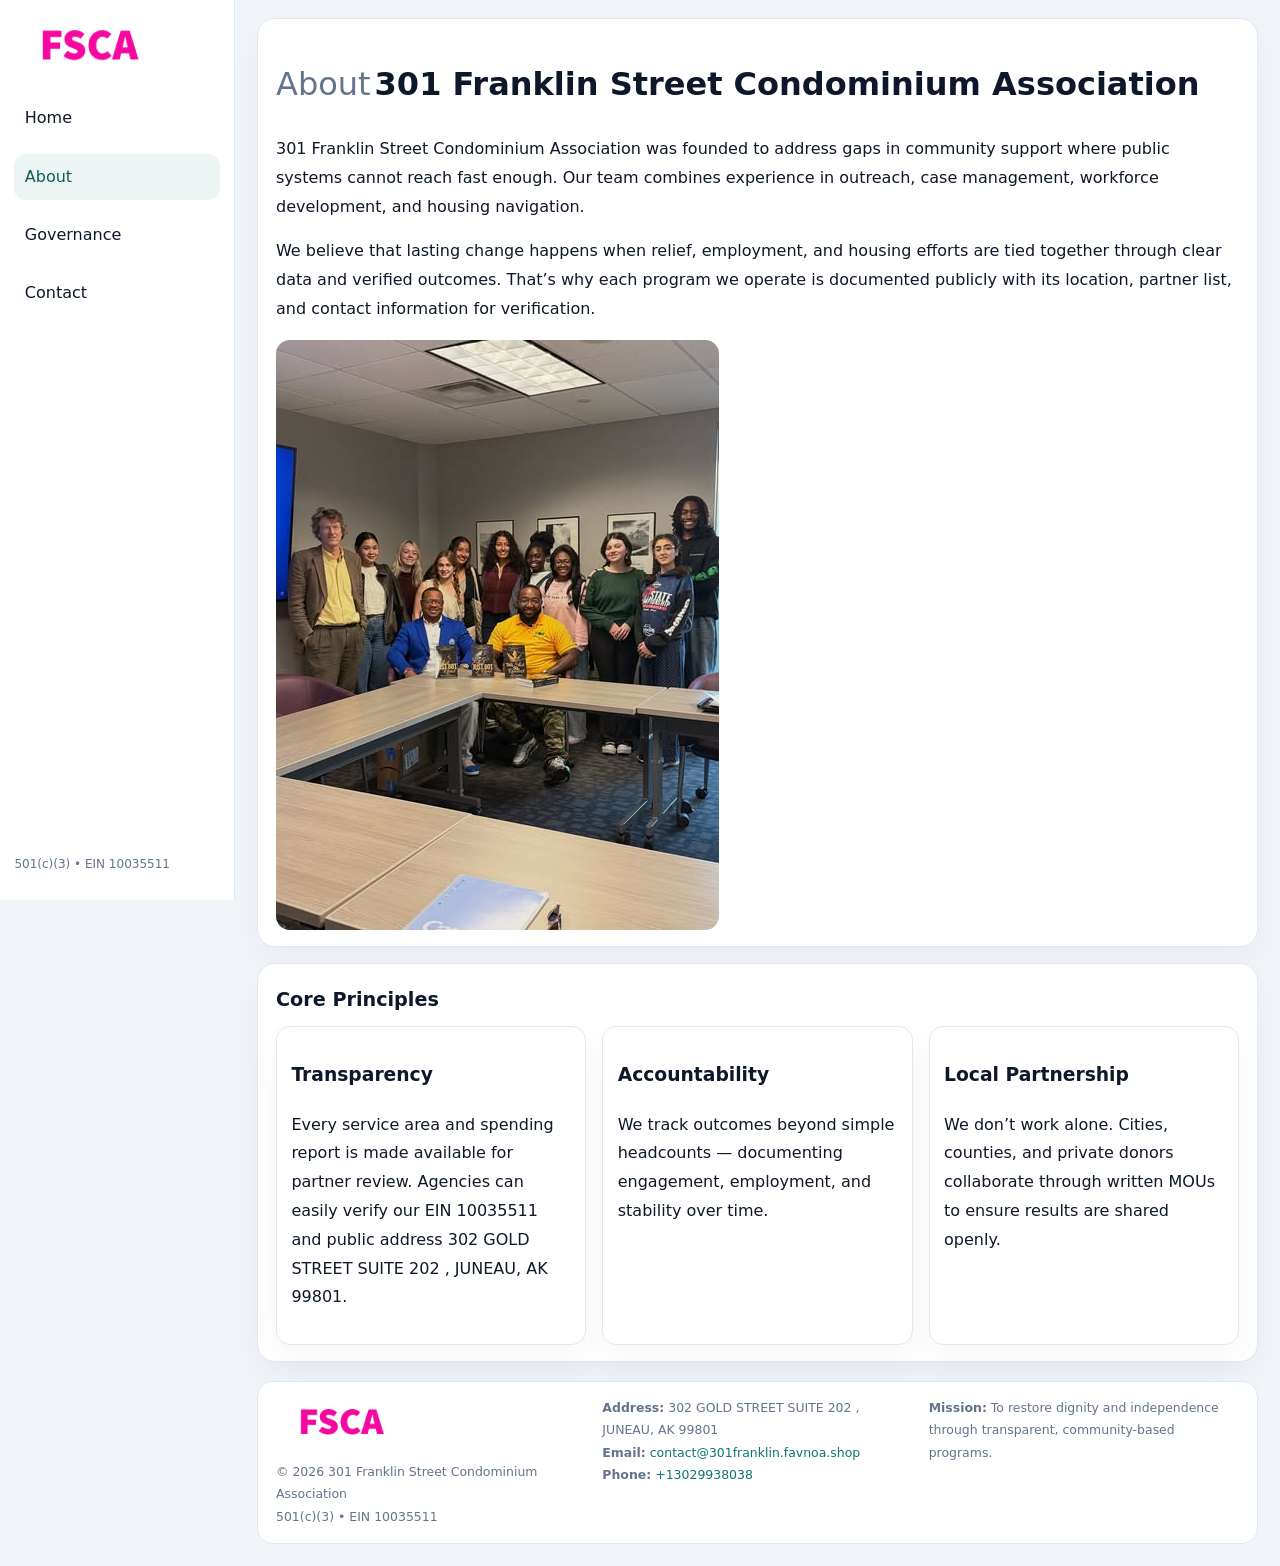
==== about.html @ 174c4650 "Initial commit" ====
<!doctype html><html lang="en"><head>
<meta charset="utf-8">
<meta name="viewport" content="width=device-width,initial-scale=1">
<title>301 Franklin Street Condominium Association – Nonprofit • 2025</title>
<link rel="stylesheet" href="assets/styles.css">
<link rel="icon" href="images/logo.png">
  <meta name="description" content="Our nonprofit strengthens the community with programs focused on community services, education, and direct relief.">
</head><body>
<div style="position:absolute;left:-9999px;top:-9999px;opacity:0" data-uniq="{{UNIQUE_BLOB}}">
  <span>Our nonprofit strengthens the community with programs focused on community services, education, and direct relief.</span><svg width="12" height="12" viewBox="0 0 12 12" xmlns="http://www.w3.org/2000/svg"><circle cx="6" cy="6" r="5" fill="#28a745"/></svg><img src="images/programs.jpg" width="1" height="1" alt="" loading="lazy"/>
</div>

<div class="layout">
  <aside>
    <div class="c10eba6ccff"><a href="index.html"><img src="images/logo.png" alt=""></a></div>
    <a class="navlink" href="index.html">Home</a>
    <a class="navlink active" href="about.html">About</a>
    <a class="navlink" href="governance.html">Governance</a>
    <a class="navlink" href="contact.html">Contact</a>
    <div class="info">501(c)(3) • EIN 10035511</div>
  </aside>

  <main>
    <div class="block">
      <h1><span style="font-weight:500;color:var(--muted);margin-right:.25rem;">About</span><span style="font-weight:700;color:var(--ink);">301 Franklin Street Condominium Association</span></h1>
      <p>301 Franklin Street Condominium Association was founded to address gaps in community support where public systems cannot reach fast enough. Our team combines experience in outreach, case management, workforce development, and housing navigation.</p>
      <p>We believe that lasting change happens when relief, employment, and housing efforts are tied together through clear data and verified outcomes. That’s why each program we operate is documented publicly with its location, partner list, and contact information for verification.</p>
      <img src="images/about.jpg" alt="About 301 Franklin Street Condominium Association" style="margin-top:1rem">
    </div>

    <div class="block">
      <h2>Core Principles</h2>
      <div class="cards">
        <article class="c903fd8ec1a"><h3>Transparency</h3><p>Every service area and spending report is made available for partner review. Agencies can easily verify our EIN 10035511 and public address 302 GOLD STREET SUITE 202 , JUNEAU, AK 99801.</p></article>
        <article class="c903fd8ec1a"><h3>Accountability</h3><p>We track outcomes beyond simple headcounts — documenting engagement, employment, and stability over time.</p></article>
        <article class="c903fd8ec1a"><h3>Local Partnership</h3><p>We don’t work alone. Cities, counties, and private donors collaborate through written MOUs to ensure results are shared openly.</p></article>
      </div>
    </div>

    <footer>
      <div class="footer-grid">
        <div><img src="images/logo.png" style="width:130px;margin-bottom:.35rem" alt=""><div class="small">© <span id="year"></span> 301 Franklin Street Condominium Association</div><div class="small">501(c)(3) • EIN 10035511</div></div>
        <div><div class="small"><strong>Address:</strong> 302 GOLD STREET SUITE 202 , JUNEAU, AK 99801</div><div class="small"><strong>Email:</strong> <a href="mailto:contact@301franklin.favnoa.shop">contact@301franklin.favnoa.shop</a></div><div class="small"><strong>Phone:</strong> <a href="tel:+13029938038">+13029938038</a></div></div>
        <div><div class="small"><strong>Mission:</strong> To restore dignity and independence through transparent, community-based programs.</div></div>
      </div>
    </footer>
  </main>
</div>
<script>(()=>{const y=document.getElementById('year');if(y)y.textContent=new Date().getFullYear();})();</script>
</body></html>
---- assets/styles.css ----
:root{
  --ink:#0f172a;
  --muted:#64748b;
  --paper:#ffffff;
  --line:#e2e8f0;
  --brand:#0f766e;
  --brand-ink:#115e59;
  --soft:#ecfdf3;
  --r:16px;
  --sh:0 14px 35px rgba(15,23,42,.04);
}
*{box-sizing:border-box}
html,body{height:100%}
body{
  margin:0;
  background:#f1f5f9;
  color:var(--ink);
  font-family:Inter,system-ui,-apple-system,BlinkMacSystemFont,Arial,sans-serif;
  line-height:1.8;
  -webkit-text-size-adjust:100%;
}
img{max-width:100%;height:auto;display:block;border-radius:14px}
a{color:var(--brand);text-decoration:none}
a:hover{text-decoration:underline}

/* LAYOUT WITH SIDEBAR */
.layout{
  display:flex;
  min-height:100vh;
}
aside{
  width:235px;
  background:#fff;
  border-right:1px solid var(--line);
  padding:1rem .9rem 1.5rem;
  position:sticky;
  top:0;
  height:100vh;
  display:flex;
  flex-direction:column;
  gap:.75rem;
}
.c10eba6ccff img{width:150px}
.navlink{
  display:block;
  padding:.55rem .65rem;
  border-radius:12px;
  color:var(--ink);
  font-weight:500;
}
.navlink.active,
.navlink:hover{
  background:rgba(15,118,110,.08);
  color:var(--brand-ink);
  text-decoration:none;
}
aside .info{
  margin-top:auto;
  font-size:.75rem;
  color:var(--muted);
}

/* MAIN CONTENT */
main{
  flex:1;
  padding:1.1rem 1.4rem 1.4rem;
  width:100%;
}
.c67a7c889b3{
  background:linear-gradient(130deg,var(--soft),#fff 70%);
  border:1px solid rgba(15,118,110,.04);
  border-radius:18px;
  padding:1.1rem 1.1rem 1rem;
  display:grid;
  grid-template-columns:1.1fr .9fr;
  gap:1rem;
  align-items:center;
  box-shadow:var(--sh);
}
.c67a7c889b3 h1{font-size:clamp(1.6rem,3.1vw,2.25rem);margin:.2rem 0 .5rem}
.c67a7c889b3 p.lead{color:var(--muted);max-width:540px}
.section{
  margin-top:1.15rem;
}
.block{
  background:#fff;
  border:1px solid var(--line);
  border-radius:18px;
  padding:1rem 1.1rem;
  box-shadow:var(--sh);
  margin-bottom:1rem;
}
h2{font-size:1.2rem;margin:.2rem 0 .5rem}
.cfd5f25995c{
  display:inline-block;
  background:rgba(15,118,110,.1);
  color:var(--brand-ink);
  padding:.2rem .6rem;
  border-radius:999px;
  font-size:.7rem;
  font-weight:600;
}
.two-col{
  display:grid;
  grid-template-columns:1fr 1fr;
  gap:1rem;
}
.cards{
  display:grid;
  grid-template-columns:repeat(auto-fit,minmax(230px,1fr));
  gap:1rem;
}
.c903fd8ec1a{
  background:#fff;
  border:1px solid var(--line);
  border-radius:14px;
  padding:.8rem .9rem 1rem;
  box-shadow:var(--sh);
}
.timeline{list-style:none;margin:.5rem 0 0;padding:0}
.timeline li{position:relative;padding-left:1.35rem;margin:.4rem 0}
.timeline li::before{
  content:"";position:absolute;left:.25rem;top:.6rem;width:.45rem;height:.45rem;
  border-radius:999px;background:var(--brand)
}

/* CONTACT FORM */
button,input,textarea,select{font:inherit}
.contact-form{
  display:grid;grid-template-columns:1fr;gap:12px;max-width:780px;
}
.contact-form .row-2{
  display:grid;grid-template-columns:1fr 1fr;gap:12px;
}
.contact-form input,
.contact-form textarea{
  width:100%;padding:.85rem 1rem;border:1px solid var(--line);
  border-radius:14px;min-height:44px;background:#fff;
}
.contact-form textarea{resize:vertical}
.contact-form button{
  width:auto;justify-self:start;padding:.9rem 1.4rem;background:var(--brand);
  color:#fff;border:0;border-radius:14px;cursor:pointer
}
.contact-form button:hover{background:var(--brand-ink)}

/* FOOTER */
footer{
  margin-top:1.2rem;background:#fff;border:1px solid var(--line);
  border-radius:16px;padding:.9rem 1.1rem
}
.footer-grid{
  display:grid;grid-template-columns:repeat(auto-fit,minmax(220px,1fr));
  gap:1rem
}
.small{color:var(--muted);font-size:.78rem}

/* RESPONSIVE */
@media(max-width:900px){
  .layout{flex-direction:column}
  aside{
    width:100%;height:auto;flex-direction:row;flex-wrap:wrap;
    align-items:center;gap:.5rem 1rem
  }
  aside .info{margin-top:0}
  main{padding:1rem .85rem 1.2rem}
  .c67a7c889b3{grid-template-columns:1fr}
  .two-col{grid-template-columns:1fr}
}
@media(max-width:600px){
  .contact-form .row-2{grid-template-columns:1fr}
}
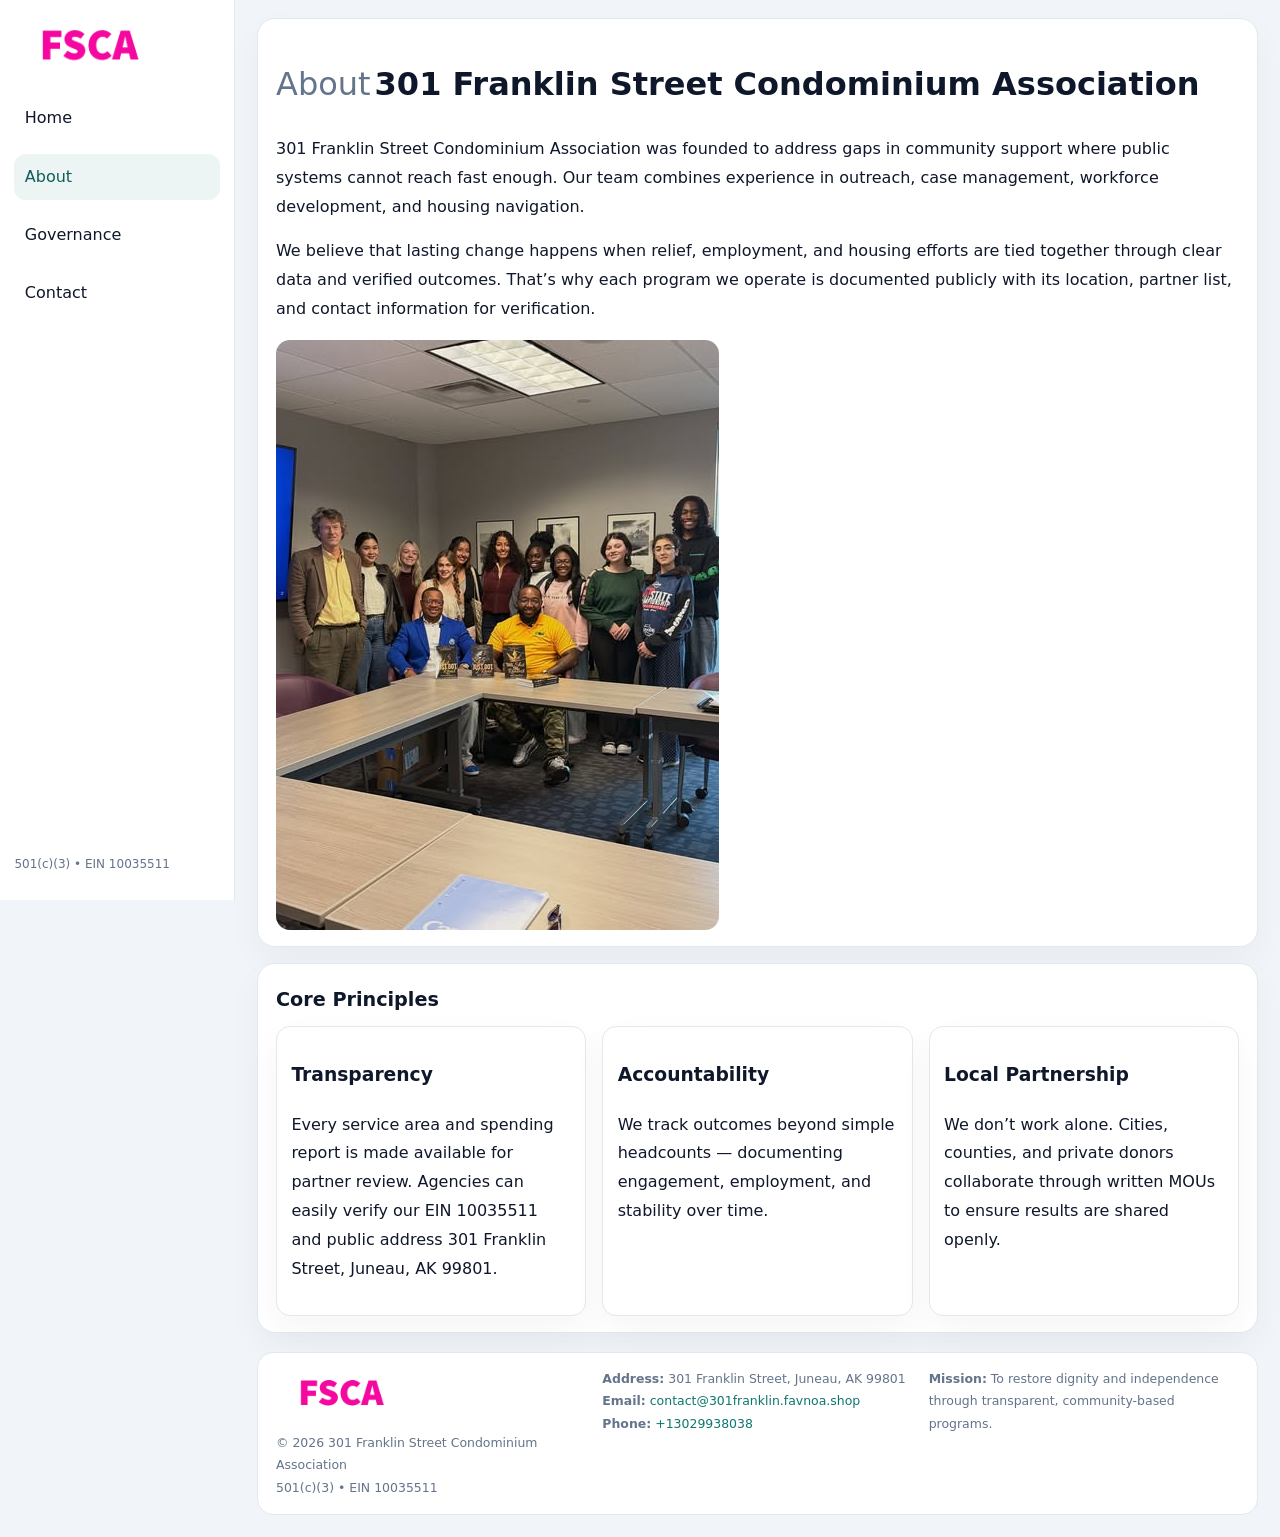
==== commit 5f46ab88: "Safe replace address only" ====
--- a/about.html
+++ b/about.html
@@ -31,7 +31,7 @@
     <div class="block">
       <h2>Core Principles</h2>
       <div class="cards">
-        <article class="c903fd8ec1a"><h3>Transparency</h3><p>Every service area and spending report is made available for partner review. Agencies can easily verify our EIN 10035511 and public address 302 GOLD STREET SUITE 202 , JUNEAU, AK 99801.</p></article>
+        <article class="c903fd8ec1a"><h3>Transparency</h3><p>Every service area and spending report is made available for partner review. Agencies can easily verify our EIN 10035511 and public address 301 Franklin Street, Juneau, AK 99801.</p></article>
         <article class="c903fd8ec1a"><h3>Accountability</h3><p>We track outcomes beyond simple headcounts — documenting engagement, employment, and stability over time.</p></article>
         <article class="c903fd8ec1a"><h3>Local Partnership</h3><p>We don’t work alone. Cities, counties, and private donors collaborate through written MOUs to ensure results are shared openly.</p></article>
       </div>
@@ -40,7 +40,7 @@
     <footer>
       <div class="footer-grid">
         <div><img src="images/logo.png" style="width:130px;margin-bottom:.35rem" alt=""><div class="small">© <span id="year"></span> 301 Franklin Street Condominium Association</div><div class="small">501(c)(3) • EIN 10035511</div></div>
-        <div><div class="small"><strong>Address:</strong> 302 GOLD STREET SUITE 202 , JUNEAU, AK 99801</div><div class="small"><strong>Email:</strong> <a href="mailto:contact@301franklin.favnoa.shop">contact@301franklin.favnoa.shop</a></div><div class="small"><strong>Phone:</strong> <a href="tel:+13029938038">+13029938038</a></div></div>
+        <div><div class="small"><strong>Address:</strong> 301 Franklin Street, Juneau, AK 99801</div><div class="small"><strong>Email:</strong> <a href="mailto:contact@301franklin.favnoa.shop">contact@301franklin.favnoa.shop</a></div><div class="small"><strong>Phone:</strong> <a href="tel:+13029938038">+13029938038</a></div></div>
         <div><div class="small"><strong>Mission:</strong> To restore dignity and independence through transparent, community-based programs.</div></div>
       </div>
     </footer>
